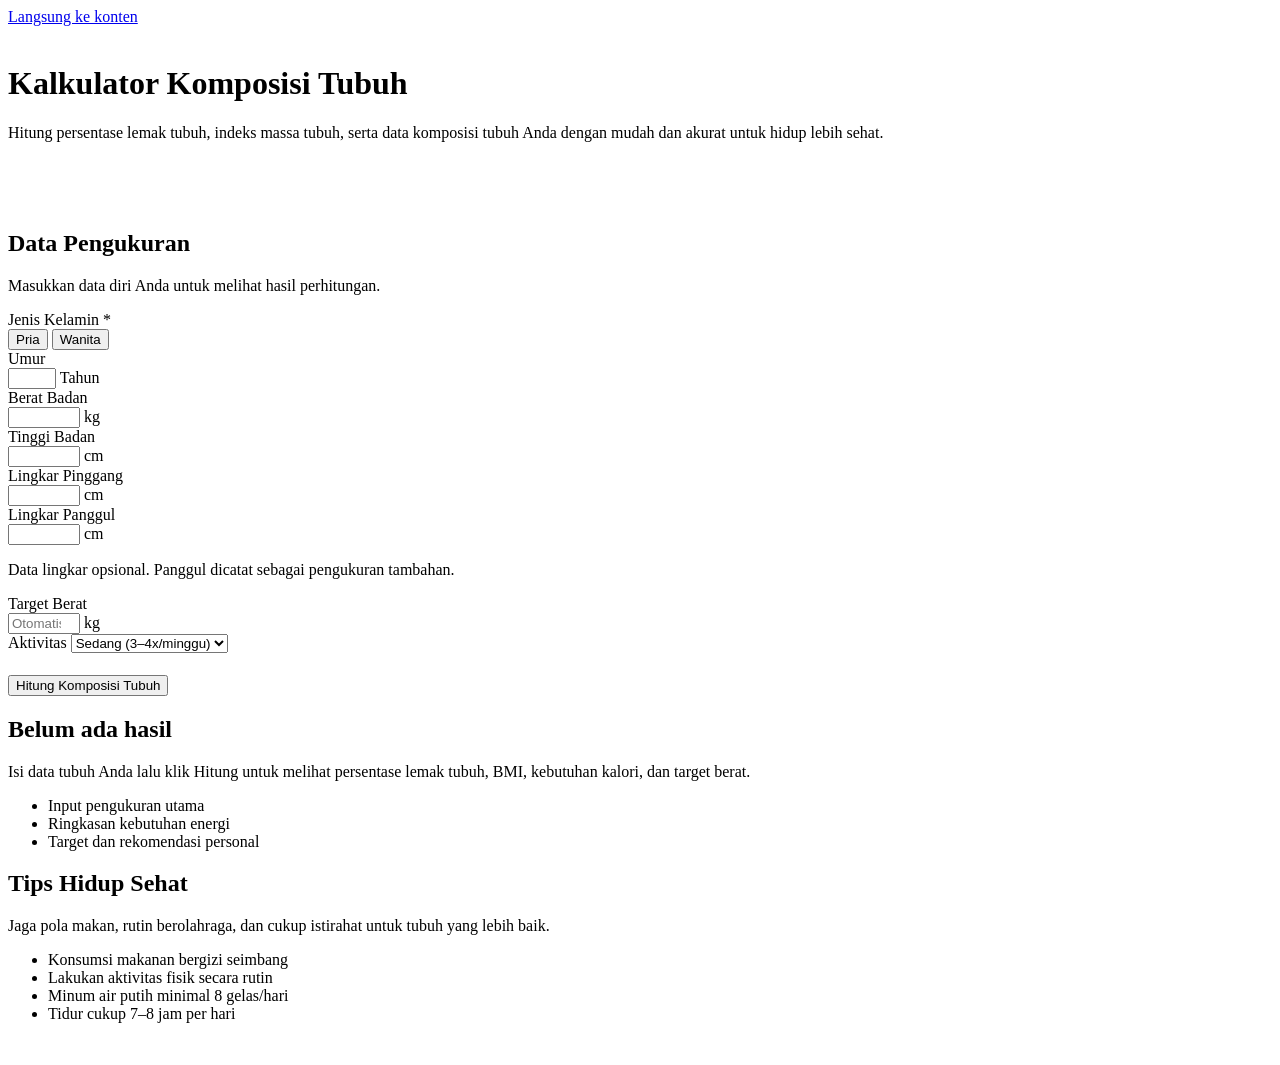
==== index.html @ 155b35d7 "oke" ====
<!DOCTYPE html>
<html lang="id">
<head>
  <meta charset="UTF-8">
  <meta name="viewport" content="width=device-width, initial-scale=1.0">
  <meta name="description" content="Kalkulator komposisi tubuh BodyFit Kaltim untuk menghitung body fat, BMI, BMR, TDEE, target berat, dan rekomendasi nutrisi serta latihan personal.">
  <title>BodyFit — Kalkulator Komposisi Tubuh</title>
  <link rel="icon" type="image/svg+xml" href="assets/images/logo.svg">
  <link rel="preconnect" href="https://fonts.googleapis.com">
  <link rel="preconnect" href="https://fonts.gstatic.com" crossorigin>
  <link href="https://fonts.googleapis.com/css2?family=Baloo+2:wght@600;700;800&family=Caveat:wght@600;700&family=Nunito:wght@400;600;700;800;900&display=swap" rel="stylesheet">
  <link rel="stylesheet" href="css/variables.css">
  <link rel="stylesheet" href="css/base.css">
  <link rel="stylesheet" href="css/layout.css">
  <link rel="stylesheet" href="css/components.css">
  <link rel="stylesheet" href="css/forms.css">
  <link rel="stylesheet" href="css/calculator.css">
  <link rel="stylesheet" href="css/modal.css">
  <link rel="stylesheet" href="css/plan.css">
  <link rel="stylesheet" href="css/progress.css">
  <link rel="stylesheet" href="css/check-in.css">
  <link rel="stylesheet" href="css/responsive.css">
  <link rel="stylesheet" href="css/kaltim-theme.css?v=bmi-safety-13">
</head>
<body data-page="calculator">
  <a class="skip-link" href="#main-content">Langsung ke konten</a>
  <header id="site-header"></header>

  <div class="page">
    <main id="main-content" class="page-main">
      <div class="container">
        <div class="page-header hero-kaltim">
          <img class="hero-orangutan" src="assets/images/kaltim/header/orangutan.png" alt="" aria-hidden="true">
          <div class="hero-copy">
            <h1>Kalkulator Komposisi Tubuh</h1>
            <p class="subtitle">Hitung persentase lemak tubuh, indeks massa tubuh, serta data komposisi tubuh Anda dengan mudah dan akurat untuk hidup lebih sehat.</p>
          </div>
          <p class="hero-script" aria-hidden="true"><img src="assets/images/kaltim/header/sehat-bersama-kaltim.png" alt=""></p>
          <img class="hero-landscape" src="assets/images/kaltim/header/bridge-landscape.png" alt="" aria-hidden="true">
          <img class="hero-enggang" src="assets/images/kaltim/header/hornbill.png" alt="" aria-hidden="true">
          <img class="hero-ornament" src="assets/images/kaltim/header/ornament-corner.png" alt="" aria-hidden="true">
        </div>

        <section class="calc-layout" aria-label="Kalkulator dan hasil">
          <!-- ============ FORM ============ -->
          <form id="calculator-form" class="card measurement-card" novalidate aria-label="Form data tubuh">
            <div class="measurement-heading">
              <span class="measurement-icon" data-icon="scale" aria-hidden="true"></span>
              <div>
                <h2 class="card-title">Data Pengukuran</h2>
                <p>Masukkan data diri Anda untuk melihat hasil perhitungan.</p>
              </div>
            </div>

            <div class="input-group">
              <span class="input-label" id="gender-label">
                <span>Jenis Kelamin <span class="required-mark" aria-hidden="true">*</span></span>
              </span>
              <div id="gender-seg" class="segmented-control" role="group" aria-labelledby="gender-label">
                <button type="button" class="seg-option" data-value="male" aria-pressed="false" data-icon="user">Pria</button>
                <button type="button" class="seg-option" data-value="female" aria-pressed="false" data-icon="users">Wanita</button>
              </div>
              <p class="field-error" id="gender-error" hidden></p>
            </div>

            <div class="input-group">
              <label class="input-label" for="age">Umur</label>
              <div class="form-control-wrap with-unit">
                <input class="form-control" type="number" id="age" name="age" min="18" max="80" step="1" inputmode="numeric" autocomplete="off">
                <span class="unit-suffix" aria-hidden="true">Tahun</span>
              </div>
              <p class="field-error" id="age-error" hidden></p>
            </div>

            <div class="input-group">
              <label class="input-label" for="weight">Berat Badan</label>
              <div class="form-control-wrap with-unit">
                <input class="form-control" type="number" id="weight" name="weight" min="30" max="300" step="0.1" inputmode="decimal" autocomplete="off">
                <span class="unit-suffix" aria-hidden="true">kg</span>
              </div>
              <p class="field-error" id="weight-error" hidden></p>
            </div>

            <div class="input-group">
              <label class="input-label" for="height">Tinggi Badan</label>
              <div class="form-control-wrap with-unit">
                <input class="form-control" type="number" id="height" name="height" min="120" max="250" step="0.1" inputmode="decimal" autocomplete="off">
                <span class="unit-suffix" aria-hidden="true">cm</span>
              </div>
              <p class="field-error" id="height-error" hidden></p>
            </div>

            <div class="input-group">
              <label class="input-label" for="waist">Lingkar Pinggang</label>
              <div class="form-control-wrap with-unit">
                <input class="form-control" type="number" id="waist" name="waist" min="40" max="200" step="0.1" inputmode="decimal" autocomplete="off">
                <span class="unit-suffix" aria-hidden="true">cm</span>
              </div>
              <p class="field-error" id="waist-error" hidden></p>
            </div>

            <div class="input-group">
              <label class="input-label" for="hip">Lingkar Panggul</label>
              <div class="form-control-wrap with-unit">
                <input class="form-control" type="number" id="hip" name="hip" min="40" max="200" step="0.1" inputmode="decimal" autocomplete="off">
                <span class="unit-suffix" aria-hidden="true">cm</span>
              </div>
              <p class="field-error" id="hip-error" hidden></p>
              <p class="input-note">Data lingkar opsional. Panggul dicatat sebagai pengukuran tambahan.</p>
            </div>

            <div>
              <div class="input-group">
                <label class="input-label" for="targetWeight">Target Berat</label>
                <div class="form-control-wrap with-unit">
                  <input class="form-control" type="number" id="targetWeight" name="targetWeight" min="30" max="300" step="0.1" inputmode="decimal" autocomplete="off" placeholder="Otomatis">
                  <span class="unit-suffix" aria-hidden="true">kg</span>
                </div>
                <p class="field-error" id="targetWeight-error" hidden></p>
              </div>
              <div class="input-group">
                <label class="input-label" for="activityLevel">Aktivitas</label>
                <select class="form-control" id="activityLevel" name="activityLevel">
                  <option value="sedentary">Jarang olahraga</option>
                  <option value="light">Ringan (1–2x/minggu)</option>
                  <option value="moderate" selected>Sedang (3–4x/minggu)</option>
                  <option value="active">Aktif (5–6x/minggu)</option>
                  <option value="very_active">Sangat aktif</option>
                </select>
                <p class="field-error" id="activityLevel-error" hidden></p>
              </div>
            </div>

            <div class="result-actions" style="margin-top:22px">
              <button type="submit" id="btn-calculate" class="btn btn-primary btn-lg">
                <span class="btn-default" data-icon="calculator">Hitung Komposisi Tubuh</span>
                <span class="btn-loading" hidden><span class="spinner" aria-hidden="true"></span> Menghitung…</span>
              </button>
            </div>
          </form>

          <!-- ============ HASIL ============ -->
          <div id="result-panel" aria-live="polite">
            <div class="card empty-state result-placeholder" id="result-empty">
              <div class="empty-icon" data-icon="calculator" aria-hidden="true"></div>
              <h2>Belum ada hasil</h2>
              <p>Isi data tubuh Anda lalu klik Hitung untuk melihat persentase lemak tubuh, BMI, kebutuhan kalori, dan target berat.</p>
              <ul class="empty-features" role="list">
                <li data-icon="ruler">Input pengukuran utama</li>
                <li data-icon="activity">Ringkasan kebutuhan energi</li>
                <li data-icon="target">Target dan rekomendasi personal</li>
              </ul>
            </div>
            <div id="result-content" hidden></div>
          </div>

          <aside class="card wellness-card" aria-label="Tips gaya hidup sehat">
            <div class="wellness-copy">
              <h2>Tips Hidup Sehat</h2>
              <p>Jaga pola makan, rutin berolahraga, dan cukup istirahat untuk tubuh yang lebih baik.</p>
              <ul role="list">
                <li><span class="tip-icon tip-green" data-icon="utensils"></span><span>Konsumsi makanan bergizi seimbang</span></li>
                <li><span class="tip-icon tip-orange" data-icon="activity"></span><span>Lakukan aktivitas fisik secara rutin</span></li>
                <li><span class="tip-icon tip-blue" data-icon="info"></span><span>Minum air putih minimal 8 gelas/hari</span></li>
                <li><span class="tip-icon tip-purple" data-icon="moon"></span><span>Tidur cukup 7–8 jam per hari</span></li>
              </ul>
            </div>
            <div class="wellness-art" aria-hidden="true">
              <img class="wellness-landscape" src="assets/images/kaltim/mockup/wellness-landscape.png" alt="">
              <img class="wellness-bear" src="assets/images/kaltim/mockup/sunbear-tips.png" alt="">
            </div>
          </aside>
        </section>
      </div>
    </main>

    <footer id="site-footer"></footer>
  </div>

  <div id="modal-root"></div>
  <div class="chart-tooltip" id="chart-tooltip" role="tooltip" hidden></div>
  <script defer src="js/runtime-notice.js"></script>
  <script type="module" src="js/app.js?v=no-neck-14"></script>
</body>
</html>
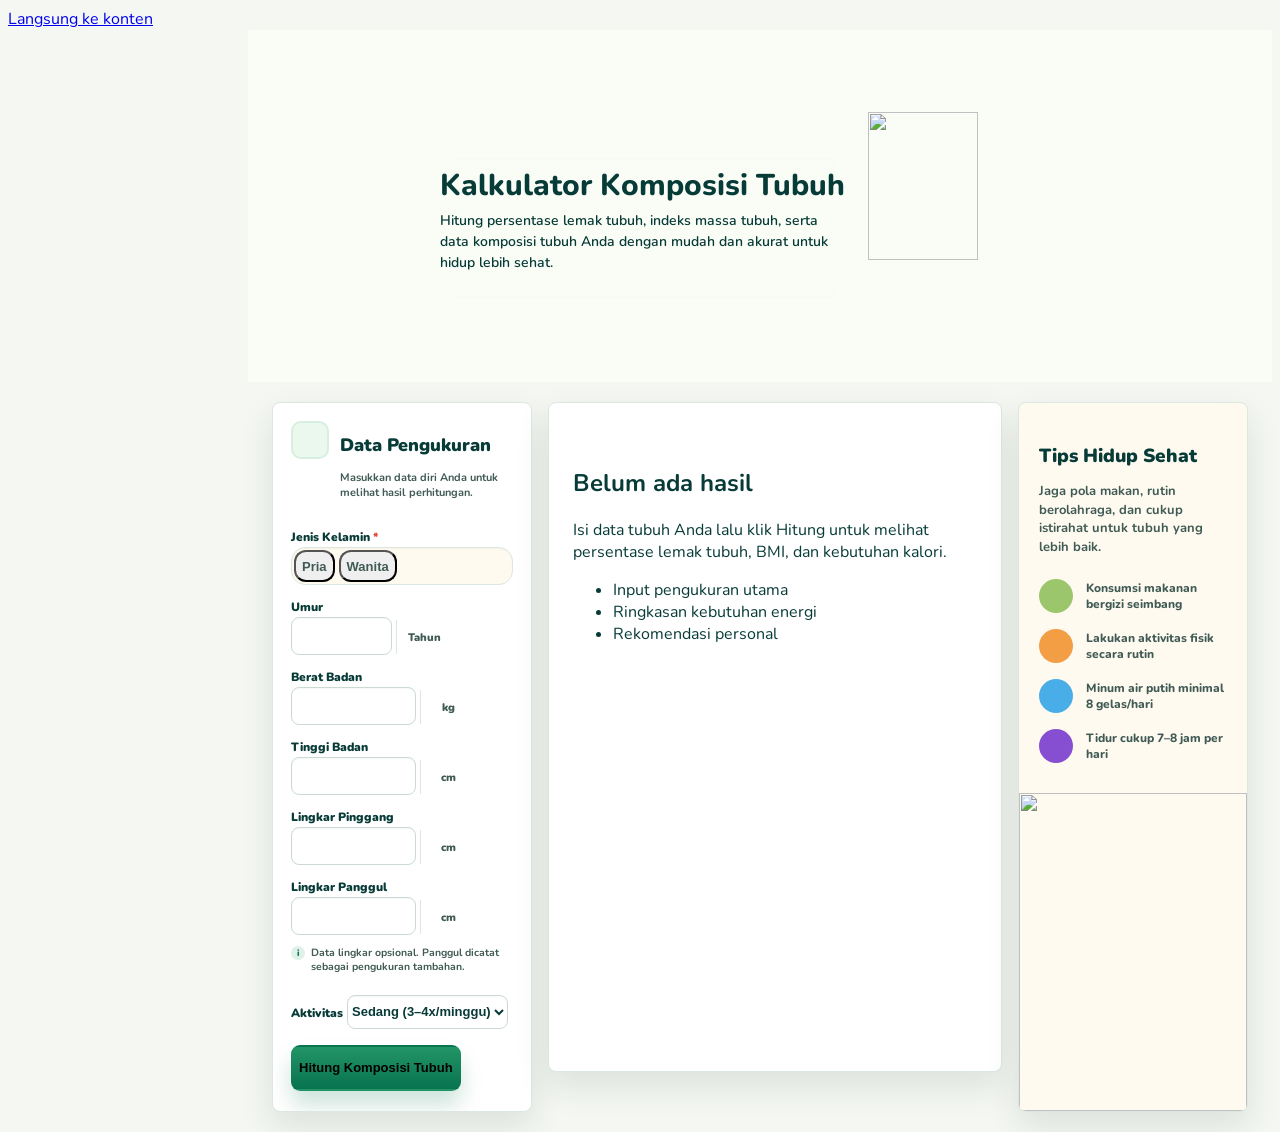
==== commit 88e93495: "update/14 Nov 2026" ====
--- a/index.html
+++ b/index.html
@@ -3,7 +3,7 @@
 <head>
   <meta charset="UTF-8">
   <meta name="viewport" content="width=device-width, initial-scale=1.0">
-  <meta name="description" content="Kalkulator komposisi tubuh BodyFit Kaltim untuk menghitung body fat, BMI, BMR, TDEE, target berat, dan rekomendasi nutrisi serta latihan personal.">
+  <meta name="description" content="Kalkulator komposisi tubuh BodyFit Kaltim untuk menghitung body fat, BMI, BMR, TDEE, dan rekomendasi nutrisi serta latihan personal.">
   <title>BodyFit — Kalkulator Komposisi Tubuh</title>
   <link rel="icon" type="image/svg+xml" href="assets/images/logo.svg">
   <link rel="preconnect" href="https://fonts.googleapis.com">
@@ -20,7 +20,7 @@
   <link rel="stylesheet" href="css/progress.css">
   <link rel="stylesheet" href="css/check-in.css">
   <link rel="stylesheet" href="css/responsive.css">
-  <link rel="stylesheet" href="css/kaltim-theme.css?v=bmi-safety-13">
+  <link rel="stylesheet" href="css/kaltim-theme.css?v=simplified-ui-15">
 </head>
 <body data-page="calculator">
   <a class="skip-link" href="#main-content">Langsung ke konten</a>
@@ -109,26 +109,16 @@
               <p class="input-note">Data lingkar opsional. Panggul dicatat sebagai pengukuran tambahan.</p>
             </div>
 
-            <div>
-              <div class="input-group">
-                <label class="input-label" for="targetWeight">Target Berat</label>
-                <div class="form-control-wrap with-unit">
-                  <input class="form-control" type="number" id="targetWeight" name="targetWeight" min="30" max="300" step="0.1" inputmode="decimal" autocomplete="off" placeholder="Otomatis">
-                  <span class="unit-suffix" aria-hidden="true">kg</span>
-                </div>
-                <p class="field-error" id="targetWeight-error" hidden></p>
-              </div>
-              <div class="input-group">
-                <label class="input-label" for="activityLevel">Aktivitas</label>
-                <select class="form-control" id="activityLevel" name="activityLevel">
-                  <option value="sedentary">Jarang olahraga</option>
-                  <option value="light">Ringan (1–2x/minggu)</option>
-                  <option value="moderate" selected>Sedang (3–4x/minggu)</option>
-                  <option value="active">Aktif (5–6x/minggu)</option>
-                  <option value="very_active">Sangat aktif</option>
-                </select>
-                <p class="field-error" id="activityLevel-error" hidden></p>
-              </div>
+            <div class="input-group">
+              <label class="input-label" for="activityLevel">Aktivitas</label>
+              <select class="form-control" id="activityLevel" name="activityLevel">
+                <option value="sedentary">Jarang olahraga</option>
+                <option value="light">Ringan (1–2x/minggu)</option>
+                <option value="moderate" selected>Sedang (3–4x/minggu)</option>
+                <option value="active">Aktif (5–6x/minggu)</option>
+                <option value="very_active">Sangat aktif</option>
+              </select>
+              <p class="field-error" id="activityLevel-error" hidden></p>
             </div>
 
             <div class="result-actions" style="margin-top:22px">
@@ -144,11 +134,11 @@
             <div class="card empty-state result-placeholder" id="result-empty">
               <div class="empty-icon" data-icon="calculator" aria-hidden="true"></div>
               <h2>Belum ada hasil</h2>
-              <p>Isi data tubuh Anda lalu klik Hitung untuk melihat persentase lemak tubuh, BMI, kebutuhan kalori, dan target berat.</p>
+              <p>Isi data tubuh Anda lalu klik Hitung untuk melihat persentase lemak tubuh, BMI, dan kebutuhan kalori.</p>
               <ul class="empty-features" role="list">
                 <li data-icon="ruler">Input pengukuran utama</li>
                 <li data-icon="activity">Ringkasan kebutuhan energi</li>
-                <li data-icon="target">Target dan rekomendasi personal</li>
+                <li data-icon="target">Rekomendasi personal</li>
               </ul>
             </div>
             <div id="result-content" hidden></div>
@@ -180,6 +170,6 @@
   <div id="modal-root"></div>
   <div class="chart-tooltip" id="chart-tooltip" role="tooltip" hidden></div>
   <script defer src="js/runtime-notice.js"></script>
-  <script type="module" src="js/app.js?v=no-neck-14"></script>
+  <script type="module" src="js/app.js?v=simplified-ui-15"></script>
 </body>
 </html>
--- a/css/calculator.css
+++ b/css/calculator.css
@@ -0,0 +1,230 @@
+/* ============================================================
+   calculator.css — hasil assessment, spektrum
+   ============================================================ */
+
+/* -------- Big body fat summary -------- */
+.big-summary {
+  display: grid;
+  grid-template-columns: minmax(0, 1fr);
+  gap: 20px;
+  align-items: center;
+}
+
+.big-bf-number {
+  font-size: 4.2rem;
+  font-weight: 800;
+  line-height: 1;
+  letter-spacing: 0;
+  font-variant-numeric: tabular-nums;
+  color: var(--color-text);
+}
+
+.big-bf-number small {
+  font-size: 1.6rem;
+  color: var(--color-primary);
+}
+
+.bf-eyebrow {
+  font-size: 12px;
+  font-weight: 800;
+  letter-spacing: 0.12em;
+  text-transform: uppercase;
+  color: var(--color-text-muted);
+  margin-bottom: 6px;
+}
+
+.badge-row {
+  display: flex;
+  flex-wrap: wrap;
+  gap: 8px;
+  margin-top: 12px;
+}
+
+.target-panel {
+  background: linear-gradient(180deg, #f7fbfa 0%, #f2f7f8 100%);
+  border: 1px solid #dce7eb;
+  border-radius: var(--radius-md);
+  padding: 14px 16px;
+  min-width: 200px;
+  box-shadow: inset 0 1px 0 rgba(255, 255, 255, 0.78);
+}
+
+.target-panel .tp-label {
+  font-size: 12px;
+  font-weight: 700;
+  color: var(--color-text-muted);
+  text-transform: uppercase;
+  letter-spacing: 0.06em;
+}
+
+.target-panel .tp-value {
+  font-size: 24px;
+  font-weight: 800;
+  font-variant-numeric: tabular-nums;
+  margin-top: 2px;
+  color: var(--color-primary-dark);
+}
+
+.target-panel .tp-note {
+  font-size: 12.5px;
+  color: var(--color-text-muted);
+  margin-top: 3px;
+}
+
+/* -------- Spectrum bar (body fat) -------- */
+.spectrum {
+  margin-top: 22px;
+}
+
+.spectrum-bar {
+  position: relative;
+  display: flex;
+  height: 14px;
+  border-radius: var(--radius-full);
+  overflow: visible;
+}
+
+.spectrum-segment {
+  height: 100%;
+}
+
+.spectrum-marker {
+  position: absolute;
+  top: 50%;
+  width: 20px;
+  height: 20px;
+  border-radius: 50%;
+  background: var(--color-text);
+  border: 3px solid #fff;
+  box-shadow: 0 1px 5px rgba(16, 24, 40, 0.4);
+  transform: translate(-50%, -50%);
+  transition: left 0.5s var(--ease);
+  pointer-events: none;
+}
+
+.spectrum-scale {
+  display: flex;
+  justify-content: space-between;
+  font-size: 12px;
+  color: var(--color-text-muted);
+  margin-top: 6px;
+  font-variant-numeric: tabular-nums;
+}
+
+.spectrum-legend {
+  display: flex;
+  flex-wrap: wrap;
+  gap: 6px 16px;
+  margin-top: 10px;
+  font-size: 12.5px;
+  color: var(--color-text-muted);
+}
+
+.spectrum-legend li {
+  display: inline-flex;
+  align-items: center;
+  gap: 6px;
+}
+
+.spectrum-legend .dot {
+  width: 9px;
+  height: 9px;
+  border-radius: 3px;
+}
+
+/* -------- BMI scale -------- */
+.bmi-spotlight {
+  display: flex;
+  align-items: center;
+  gap: 22px;
+  flex-wrap: wrap;
+}
+
+.bmi-number {
+  font-size: 42px;
+  font-weight: 800;
+  line-height: 1;
+  font-variant-numeric: tabular-nums;
+}
+
+.bmi-number small {
+  font-size: 15px;
+  color: var(--color-text-muted);
+  font-weight: 600;
+}
+
+.bmi-scale {
+  flex: 1;
+  min-width: 240px;
+}
+
+.bmi-bar {
+  position: relative;
+  height: 16px;
+  border-radius: var(--radius-full);
+  overflow: visible;
+}
+
+.bmi-marker {
+  position: absolute;
+  top: 50%;
+  width: 20px;
+  height: 20px;
+  border-radius: 50%;
+  background: var(--color-text);
+  border: 3px solid #fff;
+  box-shadow: 0 1px 5px rgba(16, 24, 40, 0.4);
+  transform: translate(-50%, -50%);
+  transition: left 0.5s var(--ease);
+  pointer-events: none;
+}
+
+.bmi-ticks {
+  display: flex;
+  justify-content: space-between;
+  margin-top: 5px;
+  font-size: 11px;
+  color: var(--color-text-muted);
+  font-variant-numeric: tabular-nums;
+}
+
+.result-actions {
+  display: flex;
+  flex-wrap: wrap;
+  gap: 10px;
+  margin-top: 18px;
+}
+
+.divider {
+  border: none;
+  border-top: 1px solid var(--color-border);
+  margin: 18px 0;
+}
+
+/* Form sticky hint */
+.form-summary {
+  background: linear-gradient(180deg, #f7fbfa 0%, #f2f7f8 100%);
+  border: 1px solid #dce7eb;
+  border-radius: var(--radius-sm);
+  padding: 10px 13px;
+  font-size: 12.5px;
+  color: var(--color-text-muted);
+}
+
+/* number flag chip (otomatis/manual) */
+.chip {
+  display: inline-flex;
+  align-items: center;
+  gap: 5px;
+  font-size: 11.5px;
+  font-weight: 700;
+  padding: 2px 9px;
+  border-radius: var(--radius-full);
+  background: var(--color-primary-soft);
+  color: var(--color-primary-dark);
+}
+
+.chip.chip-neutral {
+  background: #eef1f6;
+  color: var(--color-text-muted);
+}
--- a/css/kaltim-theme.css
+++ b/css/kaltim-theme.css
@@ -0,0 +1,1874 @@
+/* ============================================================
+   Kaltim mockup theme
+   ============================================================ */
+
+:root {
+  color-scheme: light;
+  --color-bg: #f4f7f2;
+  --color-surface: #ffffff;
+  --color-surface-soft: #fffaf0;
+  --color-border: #dce7df;
+  --color-border-strong: #cbdad1;
+  --color-text: #073b37;
+  --color-text-muted: #405b55;
+  --color-text-faint: #566d65;
+  --color-primary: #0a7b57;
+  --color-primary-dark: #064f43;
+  --color-primary-soft: #dff1e7;
+  --color-gold: #f0a34a;
+  --color-gold-soft: #fff0cf;
+  --sidebar-width: 290px;
+  --header-height: 64px;
+  --container-max: none;
+  --shadow-card: 0 14px 34px rgba(34, 55, 44, 0.11);
+  --font-sans: "Nunito", "Nunito Sans", -apple-system, BlinkMacSystemFont, "Segoe UI", sans-serif;
+  --font-heading: "Baloo 2", "Nunito", -apple-system, BlinkMacSystemFont, "Segoe UI", sans-serif;
+  --font-script: "Caveat", "Comic Sans MS", cursive;
+  --hero-bg: #fafcf6;
+  --color-wellness: #fffaf0;
+  --color-target: #f1faef;
+}
+
+:root[data-theme="dark"] {
+  color-scheme: dark;
+  --color-bg: #171d1b;
+  --color-surface: #222b27;
+  --color-surface-soft: #2c3731;
+  --color-border: #46574d;
+  --color-border-strong: #64796b;
+  --color-text: #f2f7f3;
+  --color-text-muted: #c2d2c7;
+  --color-text-faint: #a6bdaf;
+  --color-primary: #7bd7ae;
+  --color-primary-dark: #a1e7c9;
+  --color-primary-darker: #c1f1dc;
+  --color-primary-soft: #304b3d;
+  --color-primary-soft-strong: #3b5c4c;
+  --color-success-dark: #a1e7c9;
+  --color-success-soft: #294438;
+  --color-warning-dark: #ffd492;
+  --color-warning-soft: #493b24;
+  --color-danger: #ff9696;
+  --color-danger-dark: #ffb2b2;
+  --color-danger-soft: #482b2d;
+  --color-info: #a7caff;
+  --color-info-soft: #2a3b50;
+  --hero-bg: #222b27;
+  --color-wellness: #2b3028;
+  --color-target: #2a3b30;
+  --shadow-card: 0 8px 24px rgba(0, 0, 0, 0.18);
+}
+
+* {
+  letter-spacing: 0;
+}
+
+body {
+  display: flex;
+  flex-direction: column;
+  min-width: 0;
+  background: var(--color-bg);
+  color: var(--color-text);
+  font-family: var(--font-sans);
+  overflow-x: clip;
+}
+
+body::before,
+body::after {
+  display: none;
+}
+
+h1,
+h2,
+h3,
+h4 {
+  font-family: var(--font-heading);
+}
+
+.container {
+  max-width: none;
+  padding: 0;
+}
+
+.page {
+  min-height: 100vh;
+  min-height: 100svh;
+  min-width: 0;
+}
+
+.page-main {
+  position: relative;
+  padding: 0;
+  background: var(--color-bg);
+  min-width: 0;
+}
+
+.page-main > .container {
+  position: relative;
+  z-index: 1;
+}
+
+.app-footer {
+  position: relative;
+  display: block;
+  flex-shrink: 0;
+  margin-top: auto;
+  padding: 0;
+  border: 0;
+  background: var(--color-bg);
+}
+
+.footer-landscape {
+  position: relative;
+  height: 120px;
+  overflow: hidden;
+  pointer-events: none;
+}
+
+.footer-landscape img {
+  position: absolute;
+  left: 0;
+  top: -73%;
+  width: 100%;
+  height: 213%;
+  opacity: 0.9;
+  mask-image: linear-gradient(180deg, rgba(0, 0, 0, 0.75), #000 35%);
+}
+
+.app-footer .footer-inner {
+  position: absolute;
+  inset: auto 0 0;
+  width: 100%;
+  max-width: none;
+  padding: 10px 24px;
+  min-height: 52px;
+  background: transparent;
+  border-top: 0;
+  color: var(--color-text);
+  font-size: 13px;
+  font-weight: 600;
+}
+
+.app-footer .footer-data-actions button {
+  color: var(--color-text);
+  font-weight: 700;
+}
+
+.app-footer .footer-meta,
+.app-footer .footer-data-actions {
+  background: color-mix(in srgb, var(--color-bg) 82%, transparent);
+  box-shadow: 0 0 12px 8px color-mix(in srgb, var(--color-bg) 82%, transparent);
+}
+
+.app-footer .footer-data-actions button:hover {
+  color: var(--color-primary-dark);
+}
+
+.footer-data-actions {
+  flex-wrap: wrap;
+}
+
+.footer-data-actions button {
+  display: inline-flex;
+  align-items: center;
+  gap: 6px;
+  min-height: 32px;
+}
+
+/* -------- Sidebar -------- */
+.app-sidebar {
+  display: none;
+}
+
+@media (min-width: 901px) {
+  .app-sidebar {
+    position: fixed;
+    inset: 0 auto 0 0;
+    z-index: 120;
+    width: var(--sidebar-width);
+    display: flex;
+    flex-direction: column;
+    padding: 0;
+    overflow-y: auto;
+    overflow-x: hidden;
+    background: linear-gradient(155deg, #244a3e 0%, #12382f 32%, #092e27 70%, #153d2f 100%);
+    box-shadow: 8px 0 24px rgba(8, 46, 38, 0.12);
+  }
+
+  .app-sidebar::before,
+  .app-sidebar::after {
+    display: none;
+  }
+
+  .page,
+  .runtime-notice-wrap {
+    margin-left: var(--sidebar-width);
+  }
+
+  .app-header {
+    position: absolute;
+    inset: 0 0 auto var(--sidebar-width);
+    margin-left: 0;
+    height: var(--header-height);
+    background: transparent;
+    border: 0;
+    box-shadow: none;
+    pointer-events: none;
+    backdrop-filter: none;
+  }
+
+  .app-header .container {
+    height: 100%;
+  }
+
+  .header-inner {
+    height: 100%;
+    justify-content: flex-end;
+    padding: 0 24px;
+  }
+}
+
+.sidebar-content {
+  position: relative;
+  display: flex;
+  flex: 1 0 auto;
+  flex-direction: column;
+  min-height: 760px;
+  padding: 20px 20px 24px;
+}
+
+.sidebar-art {
+  position: absolute;
+  inset: 0;
+  overflow: hidden;
+  pointer-events: none;
+}
+
+.sidebar-art img {
+  position: absolute;
+  max-width: none;
+  object-fit: contain;
+  pointer-events: none;
+}
+
+.sidebar-art-left {
+  left: -8%;
+  top: max(34%, 318px);
+  bottom: 22%;
+  width: 115%;
+  height: calc(78% - max(34%, 318px));
+  object-position: left top;
+  opacity: 0.64;
+}
+
+.sidebar-art-shadow {
+  right: -47%;
+  top: 31%;
+  width: 105%;
+  height: 47%;
+  object-position: left center;
+  opacity: 0.4;
+  mix-blend-mode: screen;
+}
+
+.sidebar-art-bottom {
+  left: -12.5%;
+  bottom: -16px;
+  width: 125%;
+  height: 20%;
+  object-position: center bottom;
+  opacity: 0.34;
+}
+
+.sidebar-art-corner {
+  right: -8px;
+  bottom: 0;
+  width: 70%;
+  height: 20%;
+  object-position: right bottom;
+  opacity: 0.24;
+}
+
+.sidebar-brand,
+.sidebar-nav,
+.sidebar-motto {
+  position: relative;
+  z-index: 1;
+}
+
+.sidebar-brand {
+  display: flex;
+  align-items: center;
+  gap: 12px;
+  color: #f7fff7;
+}
+
+.sidebar-logo {
+  width: 54px;
+  height: 58px;
+  flex: 0 0 auto;
+  padding: 0;
+  border-radius: 0;
+  background: transparent;
+  box-shadow: none;
+}
+
+.sidebar-logo img {
+  width: 100%;
+  height: 100%;
+  object-fit: contain;
+}
+
+.sidebar-brand strong,
+.sidebar-brand small {
+  display: block;
+}
+
+.sidebar-brand strong {
+  font-family: var(--font-sans);
+  font-size: 14px;
+  font-weight: 700;
+  line-height: 1.15;
+}
+
+.sidebar-brand small {
+  margin-top: 2px;
+  color: #f5fff7;
+  font-size: 13.5px;
+  font-weight: 600;
+  line-height: 1.15;
+}
+
+.sidebar-nav {
+  display: flex;
+  flex-direction: column;
+  gap: 8px;
+  margin-top: 24px;
+}
+
+.sidebar-nav .nav-link {
+  width: 100%;
+  min-height: 48px;
+  justify-content: flex-start;
+  gap: 14px;
+  padding: 0 17px;
+  border-radius: 12px;
+  color: #e5efea;
+  background: transparent;
+  font-size: 14px;
+  font-weight: 600;
+}
+
+.sidebar-nav .nav-link .icon {
+  width: 22px;
+  height: 22px;
+  stroke-width: 2.2;
+}
+
+.sidebar-nav .nav-link:hover {
+  color: #ffffff;
+  background: rgba(74, 156, 130, 0.22);
+}
+
+.sidebar-nav .nav-link.active {
+  color: #ffffff;
+  background: linear-gradient(90deg, rgba(45, 127, 106, 0.92), rgba(34, 103, 86, 0.8));
+  box-shadow: inset 2px 0 0 #a9efe0;
+  font-weight: 700;
+}
+
+.sidebar-motto {
+  position: absolute;
+  left: 15%;
+  bottom: 10%;
+  width: 70%;
+  height: 14%;
+  margin: 0;
+  padding: 0;
+}
+
+.sidebar-motto img {
+  width: 100%;
+  height: 100%;
+  object-fit: contain;
+  filter: drop-shadow(0 2px 3px #082d25);
+}
+
+/* -------- Header controls -------- */
+.app-header .brand,
+.app-header .nav-desktop,
+.app-header .menu-toggle {
+  display: none;
+}
+
+.header-actions {
+  display: flex;
+  align-items: center;
+  gap: 10px;
+  pointer-events: auto;
+}
+
+.header-icon-btn {
+  position: relative;
+  width: 40px;
+  height: 40px;
+  display: grid;
+  place-items: center;
+  border: 1px solid var(--color-border);
+  border-radius: 50%;
+  background: var(--color-surface);
+  color: var(--color-text);
+  cursor: pointer;
+}
+
+.theme-pill {
+  display: inline-flex;
+  align-items: center;
+  gap: 4px;
+  height: 40px;
+  padding: 3px;
+  border-radius: 999px;
+  border: 1px solid var(--color-border);
+  background: var(--color-surface-soft);
+  color: var(--color-text);
+}
+
+.theme-pill button {
+  width: 32px;
+  height: 32px;
+  display: grid;
+  place-items: center;
+  border-radius: 50%;
+  border: 0;
+  background: transparent;
+  color: var(--color-text-muted);
+  cursor: pointer;
+}
+
+.theme-pill button[aria-pressed="true"] {
+  background: var(--color-surface);
+  color: var(--color-primary-dark);
+  box-shadow: 0 1px 4px rgba(0, 0, 0, 0.16);
+}
+
+/* -------- Hero -------- */
+body[data-page="calculator"] .hero-kaltim {
+  position: relative;
+  display: grid;
+  grid-template-columns: minmax(0, 520px) 132px;
+  gap: 24px;
+  align-items: center;
+  min-height: 248px;
+  margin: 0;
+  padding: 74px 250px 30px 192px;
+  border: 0;
+  border-radius: 0;
+  overflow: hidden;
+  background: var(--hero-bg);
+  box-shadow: none;
+}
+
+body[data-page="calculator"] .hero-kaltim::before,
+body[data-page="calculator"] .hero-kaltim::after {
+  display: none;
+}
+
+.hero-copy {
+  position: relative;
+  z-index: 5;
+  min-width: 0;
+  max-width: 520px;
+  background: var(--hero-bg);
+  box-shadow: 0 0 18px 12px var(--hero-bg);
+}
+
+.hero-kaltim h1 {
+  display: block;
+  margin: 0;
+  color: var(--color-text);
+  font-family: var(--font-heading);
+  font-size: 34px;
+  font-weight: 800;
+  line-height: 1.12;
+}
+
+.hero-kaltim .subtitle {
+  max-width: 610px;
+  margin-top: 8px;
+  color: var(--color-text);
+  font-size: 14px;
+  font-weight: 600;
+  line-height: 1.5;
+}
+
+.hero-orangutan,
+.hero-landscape,
+.hero-enggang,
+.hero-ornament {
+  position: absolute;
+  pointer-events: none;
+  max-width: none;
+}
+
+.hero-orangutan {
+  left: -18px;
+  top: -56px;
+  width: 250px;
+  z-index: 4;
+  filter: none;
+}
+
+.hero-landscape {
+  --hero-scene-width: min(calc((100vw - var(--sidebar-width)) * 0.66), 1000px);
+  right: 80px;
+  bottom: calc(var(--hero-scene-width) * -0.16);
+  width: var(--hero-scene-width);
+  opacity: 0.88;
+  filter: none;
+  mask-image: linear-gradient(90deg, transparent, #000 26%);
+  z-index: 1;
+}
+
+.hero-enggang {
+  right: 190px;
+  bottom: -80px;
+  width: 210px;
+  z-index: 4;
+  filter: none;
+}
+
+.hero-ornament {
+  right: -14px;
+  top: 10px;
+  width: 270px;
+  z-index: 3;
+}
+
+.hero-script {
+  position: relative;
+  z-index: 5;
+  display: grid;
+  place-items: center;
+  height: 140px;
+  transform: none;
+}
+
+.hero-script img {
+  width: 132px;
+  height: 160px;
+  object-fit: contain;
+  transform: translate(-10px, -24px);
+}
+
+:root[data-theme="dark"] .hero-script img {
+  filter: brightness(0) invert(1);
+}
+
+/* -------- Cards and calculator grid -------- */
+.card {
+  border: 1px solid var(--color-border);
+  border-radius: 8px;
+  background: var(--color-surface);
+  min-width: 0;
+  box-shadow: var(--shadow-card);
+  overflow: hidden;
+}
+
+.card::before {
+  display: none;
+}
+
+body[data-page="calculator"] .calc-layout {
+  display: grid;
+  grid-template-columns: minmax(260px, 1fr) minmax(400px, 2.1fr) minmax(230px, 0.92fr);
+  gap: 16px;
+  align-items: stretch;
+  margin: 20px 24px 12px;
+}
+
+.calc-layout > *,
+#result-panel,
+#result-content,
+.metric-grid > * {
+  min-width: 0;
+}
+
+#result-panel,
+#result-content {
+  display: flex;
+  flex-direction: column;
+}
+
+#result-content,
+#result-empty,
+#result-content > .result-card {
+  flex: 1;
+  margin: 0;
+}
+
+.card-title {
+  color: var(--color-text);
+  font-family: var(--font-sans);
+  font-size: 18px;
+  font-weight: 900;
+  line-height: 1.1;
+}
+
+/* -------- Form card -------- */
+.measurement-card {
+  display: flex;
+  flex-direction: column;
+  min-height: 580px;
+  padding: 18px 18px 20px;
+}
+
+.measurement-heading {
+  display: flex;
+  align-items: flex-start;
+  gap: 11px;
+  margin-bottom: 18px;
+}
+
+.measurement-heading p {
+  margin-top: 3px;
+  color: var(--color-text-muted);
+  font-size: 11px;
+  font-weight: 700;
+  line-height: 1.35;
+}
+
+.measurement-icon {
+  width: 34px;
+  height: 34px;
+  flex: 0 0 auto;
+  display: grid;
+  place-items: center;
+  border: 2px solid #d7eee1;
+  border-radius: 10px;
+  background: #eaf8ed;
+  color: #086548;
+}
+
+.measurement-card .input-group {
+  gap: 5px;
+}
+
+.measurement-card .input-group + .input-group {
+  margin-top: 12px;
+}
+
+.measurement-card .form-row > .input-group,
+.measurement-card .form-row > .input-group + .input-group {
+  margin-top: 0;
+}
+
+.measurement-card > .result-actions {
+  margin-top: auto !important;
+  padding-top: 16px;
+}
+
+.input-label {
+  color: var(--color-text);
+  font-size: 12px;
+  font-weight: 900;
+}
+
+.required-mark {
+  color: #e24d3d;
+}
+
+.segmented-control {
+  gap: 0;
+  padding: 2px;
+  border: 1px solid var(--color-border);
+  border-radius: 14px;
+  background: var(--color-surface-soft);
+  box-shadow: inset 0 1px 2px rgba(20, 40, 34, 0.04);
+}
+
+.segmented-control.invalid {
+  border-color: var(--color-danger);
+}
+
+.segmented-control .seg-option {
+  height: 32px;
+  border-radius: 12px;
+  color: var(--color-text-muted);
+  font-size: 13px;
+  font-weight: 900;
+}
+
+.segmented-control .seg-option[aria-pressed="true"] {
+  border-color: transparent;
+  background: linear-gradient(180deg, #258e66 0%, #08714f 100%);
+  color: #fff;
+  box-shadow: 0 8px 14px rgba(7, 113, 79, 0.22);
+}
+
+.form-control {
+  height: 40px;
+  border: 1px solid var(--color-border-strong);
+  border-radius: 8px;
+  background: var(--color-surface);
+  color: var(--color-text);
+  font-size: 13px;
+  font-weight: 800;
+  box-shadow: inset 0 1px 2px rgba(20, 40, 34, 0.04);
+}
+
+.form-control.invalid,
+.form-control.has-error {
+  border-color: var(--color-danger);
+}
+
+.form-control:focus {
+  border-color: #0b7c59;
+  box-shadow: 0 0 0 3px rgba(11, 124, 89, 0.13);
+}
+
+.form-control-wrap.with-unit .form-control {
+  padding-right: 58px;
+}
+
+.unit-suffix {
+  right: 0;
+  height: 40px;
+  min-width: 54px;
+  display: inline-flex;
+  align-items: center;
+  justify-content: center;
+  border-left: 1px solid var(--color-border);
+  color: var(--color-text-muted);
+  font-size: 11px;
+  font-weight: 900;
+}
+
+.form-row {
+  gap: 12px;
+}
+
+.input-note {
+  display: flex;
+  align-items: flex-start;
+  gap: 6px;
+  color: var(--color-text-muted);
+  font-size: 10.5px;
+  font-weight: 700;
+  line-height: 1.35;
+}
+
+.input-note::before {
+  content: "i";
+  width: 14px;
+  height: 14px;
+  flex: 0 0 auto;
+  display: inline-grid;
+  place-items: center;
+  border-radius: 50%;
+  background: #dff1e8;
+  color: #0a7c59;
+  font-size: 9px;
+  font-weight: 900;
+}
+
+.field-error {
+  font-size: 11px;
+}
+
+.result-actions {
+  margin-top: 15px !important;
+}
+
+.btn-primary {
+  background: linear-gradient(180deg, #229466 0%, #08734f 100%);
+  border-color: transparent;
+  border-radius: 9px;
+  box-shadow: 0 14px 22px rgba(7, 113, 79, 0.2);
+}
+
+.btn-primary:hover:not(:disabled) {
+  background: linear-gradient(180deg, #18875d 0%, #065f42 100%);
+}
+
+.btn-primary.btn-lg {
+  height: 46px;
+  font-size: 13px;
+  font-weight: 900;
+}
+
+.btn-default[data-icon] {
+  display: inline-flex;
+  align-items: center;
+  gap: 8px;
+}
+
+/* -------- Empty/result card -------- */
+.result-placeholder,
+.result-card {
+  min-height: 580px;
+}
+
+.result-placeholder {
+  justify-content: center;
+  padding: 44px 24px;
+  border-style: solid;
+  background: var(--color-surface);
+}
+
+.result-card {
+  padding: 20px 26px 18px;
+  background: var(--color-surface);
+}
+
+.big-summary {
+  display: grid;
+  grid-template-columns: minmax(0, 1fr);
+  gap: 18px;
+  align-items: center;
+}
+
+.bf-eyebrow {
+  margin-bottom: 3px;
+  color: var(--color-primary-dark);
+  font-size: 11px;
+  font-weight: 900;
+  letter-spacing: 0;
+}
+
+.big-bf-number {
+  color: var(--color-text);
+  font-family: var(--font-sans);
+  font-size: 62px;
+  font-weight: 900;
+  line-height: 0.94;
+}
+
+.big-bf-number small {
+  margin-left: 5px;
+  color: var(--color-primary-dark);
+  font-size: 25px;
+  font-weight: 900;
+}
+
+.badge-row {
+  margin-top: 12px;
+  gap: 8px;
+}
+
+.badge {
+  min-height: 29px;
+  padding: 4px 13px;
+  border: 0;
+  border-radius: 999px;
+  font-size: 12px;
+  font-weight: 900;
+  max-width: 100%;
+  white-space: normal;
+  overflow-wrap: anywhere;
+}
+
+.badge.badge-neutral {
+  background: var(--color-surface-soft);
+  color: var(--color-text-muted);
+}
+
+.badge.badge-info {
+  background: var(--color-info-soft);
+  color: #1e4fc4;
+}
+
+.badge.badge-bf-low {
+  background: #c9f1dc;
+  color: #08714f;
+}
+
+.badge.badge-bf-moderate {
+  background: #fff2d2;
+  color: #b96f06;
+}
+
+.badge.badge-bf-high {
+  background: #ffe7d3;
+  color: #c75d0e;
+}
+
+.badge.badge-bf-very-high {
+  background: #ffe0e0;
+  color: #b82020;
+}
+
+.target-panel {
+  min-width: 0;
+  padding: 17px 18px;
+  border: 1px solid var(--color-border);
+  border-radius: 8px;
+  background: var(--color-target);
+  box-shadow: none;
+}
+
+.target-panel .tp-label {
+  color: var(--color-primary-dark);
+  font-size: 12px;
+  font-weight: 900;
+  letter-spacing: 0;
+}
+
+.target-panel .tp-value {
+  margin-top: 2px;
+  color: var(--color-text);
+  font-size: 26px;
+  font-weight: 900;
+}
+
+.target-panel .tp-note {
+  color: var(--color-text-muted);
+  font-size: 12px;
+  font-weight: 700;
+}
+
+.spectrum {
+  margin-top: 28px;
+}
+
+.spectrum-bar {
+  height: 14px;
+  border-radius: 999px;
+  overflow: visible;
+  box-shadow: inset 0 1px 2px rgba(20, 40, 34, 0.16);
+}
+
+.spectrum-segment:first-child {
+  border-radius: 999px 0 0 999px;
+}
+
+.spectrum-segment:last-of-type {
+  border-radius: 0 999px 999px 0;
+}
+
+.spectrum-marker,
+.bmi-marker {
+  width: 23px;
+  height: 23px;
+  background: #07564c;
+  border: 3px solid #fff;
+  box-shadow: 0 1px 6px rgba(16, 24, 40, 0.36);
+}
+
+.spectrum-legend {
+  display: grid;
+  grid-template-columns: repeat(5, 1fr);
+  gap: 0;
+  margin-top: 10px;
+  color: var(--color-text-muted);
+  font-size: 12px;
+}
+
+.spectrum-legend li {
+  min-height: 40px;
+  display: grid;
+  align-content: start;
+  gap: 2px;
+  padding-left: 12px;
+  border-left: 1px solid var(--color-border);
+}
+
+.spectrum-legend li:first-child {
+  padding-left: 0;
+  border-left: 0;
+}
+
+.spectrum-legend strong {
+  color: var(--color-text-muted);
+  font-weight: 900;
+}
+
+.metric-grid {
+  display: grid;
+  grid-template-columns: repeat(3, minmax(0, 1fr));
+  gap: 14px;
+  margin-top: 21px;
+}
+
+.metric-card {
+  min-height: 70px;
+  padding: 13px 16px;
+  border-color: var(--color-border);
+  border-radius: 9px;
+  background: var(--color-surface);
+  box-shadow: 0 8px 18px rgba(18, 44, 34, 0.06);
+}
+
+.metric-card .metric-label {
+  margin-bottom: 2px;
+  color: var(--color-text-muted);
+  font-size: 12px;
+  font-weight: 800;
+}
+
+.metric-card .card-icon {
+  color: var(--color-primary-dark);
+}
+
+.metric-card .metric-value {
+  color: var(--color-text);
+  font-size: 20px;
+  font-weight: 900;
+  line-height: 1.12;
+  overflow-wrap: anywhere;
+}
+
+.bmi-spotlight {
+  display: flex;
+  align-items: flex-start;
+  gap: 24px;
+  margin-top: 21px;
+  padding-top: 16px;
+  border-top: 1px solid var(--color-border);
+}
+
+.bmi-number {
+  color: var(--color-text);
+  font-size: 42px;
+  font-weight: 900;
+  line-height: 0.96;
+}
+
+.bmi-number small {
+  color: var(--color-text-muted);
+  font-size: 14px;
+  font-weight: 900;
+}
+
+.bmi-scale {
+  flex: 1;
+  min-width: min(100%, 230px);
+}
+
+.bmi-bar {
+  display: flex;
+  height: 8px;
+  border-radius: 999px;
+  opacity: 0.95;
+}
+
+.bmi-ticks {
+  display: grid;
+  grid-template-columns: repeat(5, 1fr);
+  gap: 10px;
+  margin-top: 10px;
+  color: var(--color-text-muted);
+  font-size: 11px;
+  font-weight: 700;
+  line-height: 1.32;
+}
+
+.result-note {
+  display: flex;
+  align-items: center;
+  gap: 7px;
+  margin-top: 10px;
+  color: var(--color-text-muted);
+  font-size: 11px;
+  font-weight: 700;
+}
+
+.result-warning {
+  margin-top: 20px;
+  border-radius: 8px;
+}
+
+.result-warning + .result-warning {
+  margin-top: 10px;
+}
+
+.result-note .icon {
+  flex-shrink: 0;
+}
+
+/* -------- Tips card -------- */
+.wellness-card {
+  display: flex;
+  flex-direction: column;
+  min-height: 580px;
+  padding: 24px 20px 0;
+  margin: 0;
+  overflow: hidden;
+  background: var(--color-wellness);
+}
+
+.wellness-card::after {
+  content: "";
+  position: absolute;
+  inset: 0 0 auto auto;
+  width: 168px;
+  height: 170px;
+  pointer-events: none;
+  background: url("../assets/images/kaltim/mockup/ornament-corner-cream.png") no-repeat right -68px top -62px / 215px auto;
+  opacity: 0.18;
+}
+
+.wellness-copy {
+  position: relative;
+  z-index: 3;
+  flex-shrink: 0;
+}
+
+.wellness-card h2 {
+  margin-bottom: 10px;
+  color: var(--color-text);
+  font-family: var(--font-sans);
+  font-size: 19px;
+  font-weight: 900;
+}
+
+.wellness-card p {
+  max-width: 260px;
+  color: var(--color-text-muted);
+  font-size: 13px;
+  font-weight: 700;
+  line-height: 1.45;
+}
+
+.wellness-card ul,
+.wellness-card ul[role="list"] {
+  display: grid;
+  gap: 16px;
+  margin-top: 22px;
+  padding: 0;
+  color: var(--color-text-muted);
+  font-size: 12px;
+  font-weight: 800;
+  line-height: 1.35;
+  list-style: none;
+}
+
+.wellness-card li {
+  display: grid;
+  grid-template-columns: 36px minmax(0, 1fr);
+  align-items: center;
+  gap: 11px;
+}
+
+.wellness-card li > span:last-child {
+  min-width: 0;
+  overflow-wrap: anywhere;
+}
+
+.tip-icon {
+  width: 34px;
+  height: 34px;
+  display: grid;
+  place-items: center;
+  border-radius: 50%;
+  color: #fff;
+}
+
+.tip-icon .icon {
+  width: 18px;
+  height: 18px;
+}
+
+.tip-green {
+  background: #9cc66c;
+}
+
+.tip-orange {
+  background: #f39d45;
+}
+
+.tip-blue {
+  background: #49aee8;
+}
+
+.tip-purple {
+  background: #864fd2;
+}
+
+.wellness-art {
+  position: relative;
+  min-height: 240px;
+  flex: 1 0 240px;
+  margin: 18px -20px 0;
+  overflow: hidden;
+}
+
+.wellness-card .wellness-landscape,
+.wellness-card .wellness-bear {
+  position: absolute;
+  pointer-events: none;
+  max-width: none;
+  margin: 0;
+  align-self: auto;
+}
+
+.wellness-card .wellness-landscape {
+  left: 0;
+  bottom: 0;
+  width: 100%;
+  height: 100%;
+  object-fit: cover;
+  object-position: center bottom;
+  z-index: 1;
+}
+
+.wellness-card .wellness-bear {
+  right: -8px;
+  bottom: -12px;
+  width: min(82%, 235px);
+  max-height: 100%;
+  object-fit: contain;
+  z-index: 2;
+  filter: drop-shadow(0 14px 16px rgba(42, 36, 24, 0.18));
+}
+
+/* -------- Other pages inherit shell cleanly -------- */
+body:not([data-page="calculator"]) .page-main {
+  padding: 80px 24px 32px;
+}
+
+body:not([data-page="calculator"]) .page-main > .container {
+  max-width: 1240px;
+  margin: 0 auto;
+}
+
+.page-header:not(.hero-kaltim) {
+  padding: 0 0 20px;
+  border: 0;
+  border-radius: 0;
+  background: transparent;
+  box-shadow: none;
+}
+
+.page-header:not(.hero-kaltim)::before,
+.page-header:not(.hero-kaltim)::after {
+  display: none;
+}
+
+.dashboard-grid {
+  grid-template-columns: minmax(0, 1.35fr) minmax(0, 1fr);
+}
+
+.dashboard-grid > *,
+.section-stack > *,
+.page-header-row > *,
+.summary-cards > *,
+.chart-grid > * {
+  min-width: 0;
+}
+
+.plan-progress {
+  flex-wrap: wrap;
+}
+
+.plan-progress .progress-bar {
+  max-width: 100%;
+}
+
+.input-label {
+  flex-wrap: wrap;
+}
+
+.modal {
+  background: var(--color-surface);
+  color: var(--color-text);
+  max-height: calc(100dvh - 32px);
+  overflow-y: auto;
+}
+
+.modal-body p + p {
+  margin-top: 12px;
+}
+
+.header-icon-btn:hover,
+.theme-pill button:hover,
+.modal-close:hover {
+  background: var(--color-primary-soft);
+  color: var(--color-primary-dark);
+}
+
+.file-drop,
+.import-preview {
+  background: var(--color-surface-soft);
+}
+
+:root[data-theme="dark"] .badge-info,
+:root[data-theme="dark"] .alert-info {
+  color: var(--color-info);
+}
+
+:root[data-theme="dark"] .alert-warning {
+  color: var(--color-warning-dark);
+}
+
+:root[data-theme="dark"] .plan-hero,
+:root[data-theme="dark"] .plan-last-assessment,
+:root[data-theme="dark"] .workout-item.is-today,
+:root[data-theme="dark"] .card[style*="background:linear-gradient"],
+:root[data-theme="dark"] .card-title .card-icon {
+  background: var(--color-surface-soft) !important;
+  border-color: var(--color-border);
+}
+
+:root[data-theme="dark"] .measurement-icon {
+  background: var(--color-primary-soft);
+  border-color: var(--color-border);
+  color: var(--color-primary-dark);
+}
+
+:root[data-theme="dark"] .chart-tooltip {
+  background: #070e0a;
+}
+
+:root[data-theme="dark"] .grid-line {
+  stroke: var(--color-border);
+}
+
+/* -------- Responsive -------- */
+@media (max-width: 1699px) and (min-width: 1280px) {
+  body[data-page="calculator"] .hero-kaltim {
+    grid-template-columns: minmax(0, 1fr);
+    padding-right: 420px;
+  }
+
+  .hero-copy {
+    max-width: 410px;
+  }
+
+  .hero-landscape {
+    right: 0;
+    mask-image: linear-gradient(90deg, transparent, rgba(0, 0, 0, 0.55) 32%, #000 45%);
+  }
+
+  .hero-enggang {
+    right: 130px;
+    bottom: -70px;
+    width: 180px;
+  }
+
+  .hero-script {
+    display: grid;
+    position: absolute;
+    left: 620px;
+    top: 78px;
+    width: 110px;
+    height: 130px;
+  }
+
+  .hero-script img {
+    width: 110px;
+    height: 148px;
+    transform: translateY(-12px);
+  }
+
+  .big-summary {
+    grid-template-columns: minmax(0, 1fr);
+    gap: 12px;
+  }
+
+  .result-card {
+    padding: 20px;
+  }
+
+  .metric-grid {
+    grid-template-columns: repeat(2, minmax(0, 1fr));
+  }
+}
+
+@media (min-width: 1280px) {
+  .measurement-card .form-control,
+  .measurement-card .unit-suffix {
+    height: 34px;
+  }
+
+  .measurement-heading {
+    margin-bottom: 14px;
+  }
+
+  .measurement-card .input-group + .input-group {
+    margin-top: 10px;
+  }
+
+  .measurement-card .form-row > .input-group + .input-group {
+    margin-top: 0;
+  }
+}
+
+@media (max-width: 1279px) and (min-width: 1101px) {
+  body[data-page="calculator"] .calc-layout {
+    grid-template-columns: 300px minmax(0, 1fr);
+  }
+
+  .wellness-card {
+    display: grid;
+    grid-template-columns: minmax(0, 1fr) 240px;
+    grid-column: 1 / -1;
+    padding: 24px 24px 0;
+    gap: 24px;
+    align-items: end;
+    min-height: 0;
+  }
+
+  .wellness-copy {
+    padding-bottom: 24px;
+  }
+
+  .wellness-art {
+    height: 220px;
+    margin: 0 -24px 0 0;
+  }
+
+  .wellness-card p {
+    max-width: 440px;
+  }
+
+  .wellness-card ul,
+  .wellness-card ul[role="list"] {
+    grid-template-columns: repeat(2, minmax(0, 1fr));
+    max-width: 600px;
+  }
+
+}
+
+@media (min-width: 901px) and (max-width: 1399px) {
+  :root {
+    --sidebar-width: 240px;
+  }
+
+  .sidebar-content {
+    padding: 18px 16px 24px;
+  }
+
+  .sidebar-logo {
+    width: 44px;
+    height: 52px;
+  }
+
+  .sidebar-brand {
+    gap: 10px;
+  }
+
+  .sidebar-brand strong,
+  .sidebar-brand small {
+    font-size: 12px;
+  }
+
+  .sidebar-motto {
+    margin-left: 0;
+  }
+
+  .hero-kaltim h1 {
+    font-size: 30px;
+  }
+
+  .measurement-card .form-row .input-label {
+    min-height: 36px;
+    align-items: flex-start;
+  }
+
+  .summary-cards {
+    grid-template-columns: repeat(2, minmax(0, 1fr));
+  }
+
+  .dashboard-grid,
+  .chart-grid {
+    grid-template-columns: minmax(0, 1fr);
+  }
+}
+
+@media (max-width: 1279px) {
+  body[data-page="calculator"] .hero-kaltim {
+    grid-template-columns: minmax(0, 1fr);
+    padding: 76px 32px 220px;
+    min-height: 380px;
+  }
+
+  .hero-copy {
+    max-width: 560px;
+  }
+
+  .hero-orangutan {
+    top: auto;
+    bottom: -96px;
+    width: 170px;
+  }
+
+  .hero-script {
+    display: none;
+  }
+
+  .hero-landscape {
+    --hero-scene-width: min(calc(100vw - var(--sidebar-width)), 760px);
+    right: 0;
+    width: var(--hero-scene-width);
+    height: auto;
+    bottom: calc(var(--hero-scene-width) * -0.1);
+    mask-image: none;
+  }
+
+  .hero-enggang {
+    right: 8px;
+    bottom: -88px;
+    width: 150px;
+  }
+}
+
+@media (max-width: 1100px) {
+  body[data-page="calculator"] .calc-layout {
+    grid-template-columns: minmax(0, 1fr);
+  }
+
+  .result-placeholder,
+  .result-card,
+  .measurement-card,
+  .wellness-card {
+    min-height: 0;
+  }
+
+  .wellness-art {
+    flex: 0 0 250px;
+  }
+
+  .wellness-card .wellness-bear {
+    right: 20px;
+    width: 195px;
+  }
+}
+
+@media (max-width: 900px) {
+  .app-sidebar {
+    display: none;
+  }
+
+  .page,
+  .runtime-notice-wrap {
+    margin-left: 0;
+  }
+
+  .app-header {
+    position: relative;
+    height: auto;
+    min-height: var(--header-height);
+    background: var(--color-surface);
+    border-bottom: 1px solid var(--color-border);
+    backdrop-filter: none;
+    pointer-events: auto;
+  }
+
+  .page {
+    flex: 1;
+    min-height: 0;
+  }
+
+  .app-header .brand,
+  .app-header .menu-toggle {
+    display: inline-flex;
+  }
+
+  .app-header .container {
+    padding: 8px 16px;
+  }
+
+  .header-inner {
+    padding: 0;
+    gap: 12px;
+    flex-wrap: wrap;
+    min-height: 48px;
+  }
+
+  .header-actions {
+    margin-left: auto;
+    gap: 8px;
+  }
+
+  .brand {
+    gap: 8px;
+  }
+
+  .brand-logo {
+    width: 38px;
+    height: 44px;
+    padding: 0;
+    background: transparent;
+    border: 0;
+    border-radius: 0;
+    box-shadow: none;
+  }
+
+  .brand-name {
+    font-family: var(--font-sans);
+    font-size: 13px;
+  }
+
+  .brand-subtitle {
+    color: var(--color-text-muted);
+    font-size: 11px;
+  }
+
+  .menu-toggle {
+    flex-shrink: 0;
+    width: 40px;
+    height: 40px;
+    color: var(--color-text);
+    background: var(--color-surface-soft);
+    border-color: var(--color-border);
+  }
+
+  .mobile-menu {
+    position: absolute;
+    top: 100%;
+    left: 0;
+    right: 0;
+    padding: 16px;
+    background: var(--color-surface);
+    border-color: var(--color-border);
+    box-shadow: var(--shadow-card);
+  }
+
+  body:not([data-page="calculator"]) .page-main {
+    padding: 24px 16px;
+  }
+
+  body[data-page="calculator"] .hero-kaltim {
+    min-height: 400px;
+    padding: 28px 24px 220px;
+  }
+
+  .hero-kaltim h1 {
+    font-size: 30px;
+  }
+
+  .hero-orangutan {
+    left: -30px;
+    top: auto;
+    bottom: -90px;
+    width: 170px;
+    display: block;
+  }
+
+  .hero-landscape {
+    --hero-scene-width: min(max(100vw, 560px), 760px);
+    right: 0;
+    bottom: calc(var(--hero-scene-width) * -0.1);
+    width: var(--hero-scene-width);
+  }
+
+  .hero-enggang {
+    right: 10px;
+    bottom: -65px;
+    width: 155px;
+  }
+
+  .hero-ornament {
+    right: -96px;
+    top: auto;
+    bottom: -42px;
+    width: 205px;
+  }
+
+  body[data-page="calculator"] .calc-layout {
+    margin: 16px;
+  }
+
+  .big-summary {
+    grid-template-columns: minmax(0, 1fr);
+  }
+
+  .metric-grid {
+    grid-template-columns: repeat(2, minmax(0, 1fr));
+  }
+
+  .dashboard-grid,
+  .chart-grid,
+  .two-col {
+    grid-template-columns: minmax(0, 1fr);
+  }
+}
+
+@media (max-width: 640px) {
+  .header-inner {
+    gap: 8px;
+  }
+
+  .header-actions {
+    gap: 4px;
+  }
+
+  .brand-subtitle {
+    max-width: 124px;
+    font-size: 10px;
+  }
+
+  .brand-name {
+    font-size: 12px;
+  }
+
+  .brand-logo {
+    width: 28px;
+    height: 36px;
+  }
+
+  .brand {
+    max-width: calc(100% - 160px);
+  }
+
+  .header-icon-btn,
+  .menu-toggle {
+    width: 36px;
+    height: 40px;
+  }
+
+  .theme-pill {
+    gap: 0;
+  }
+
+  .theme-pill button {
+    width: 28px;
+  }
+
+  .hero-kaltim h1 {
+    font-size: 28px;
+  }
+
+  body[data-page="calculator"] .calc-layout {
+    margin: 16px 12px 24px;
+  }
+
+  .result-card,
+  .measurement-card {
+    padding: 20px 16px;
+  }
+
+  .result-placeholder {
+    padding: 32px 20px;
+  }
+
+  .big-summary {
+    grid-template-columns: minmax(0, 1fr);
+    gap: 16px;
+  }
+
+  .target-panel {
+    max-width: none;
+    padding: 12px 16px;
+  }
+
+  .metric-grid {
+    grid-template-columns: repeat(2, minmax(0, 1fr));
+    gap: 10px;
+  }
+
+  .metric-card {
+    padding: 12px;
+  }
+
+  .metric-card .metric-value {
+    font-size: 18px;
+  }
+
+  .spectrum-legend,
+  .bmi-ticks {
+    gap: 4px;
+    font-size: 10px;
+  }
+
+  .spectrum-legend {
+    grid-template-columns: repeat(5, minmax(0, 1fr));
+  }
+
+  .bmi-ticks {
+    grid-template-columns: repeat(4, minmax(0, 1fr));
+  }
+
+  .spectrum-legend li {
+    min-height: 0;
+    padding: 0;
+    border: 0;
+  }
+
+  .bmi-scale {
+    min-width: 0;
+    width: 100%;
+  }
+
+  .bmi-spotlight {
+    display: grid;
+    gap: 20px;
+  }
+
+  .summary-cards {
+    grid-template-columns: repeat(2, minmax(0, 1fr));
+  }
+
+  .card-header,
+  .meal-card .meal-header,
+  .meal-card .meal-food {
+    flex-wrap: wrap;
+  }
+
+  .nutrition-row {
+    grid-template-columns: 24px minmax(0, 1fr);
+  }
+
+  .nutrition-row .n-value {
+    grid-column: 2;
+  }
+
+  .workout-item {
+    flex-wrap: wrap;
+  }
+
+  .workout-item .workout-meta {
+    margin-left: 38px;
+  }
+
+  .app-footer .footer-inner {
+    padding: 8px 16px;
+  }
+
+  .checkin-card .checkin-top,
+  .range-row {
+    flex-wrap: wrap;
+  }
+
+  .btn {
+    white-space: normal;
+    height: auto;
+    min-height: 44px;
+    padding-top: 10px;
+    padding-bottom: 10px;
+    line-height: 1.3;
+    text-align: center;
+  }
+
+  .btn-primary.btn-lg {
+    height: auto;
+    min-height: 48px;
+  }
+
+  .modal-footer {
+    flex-wrap: wrap;
+  }
+}
+
+@media (max-width: 359px) {
+  .brand {
+    max-width: calc(100% - 40px);
+  }
+
+  .header-actions {
+    order: 3;
+    width: 100%;
+    justify-content: flex-end;
+  }
+
+  .metric-grid,
+  .summary-cards {
+    grid-template-columns: minmax(0, 1fr);
+  }
+}
+
+@media (prefers-reduced-motion: reduce) {
+  html {
+    scroll-behavior: auto;
+  }
+}
